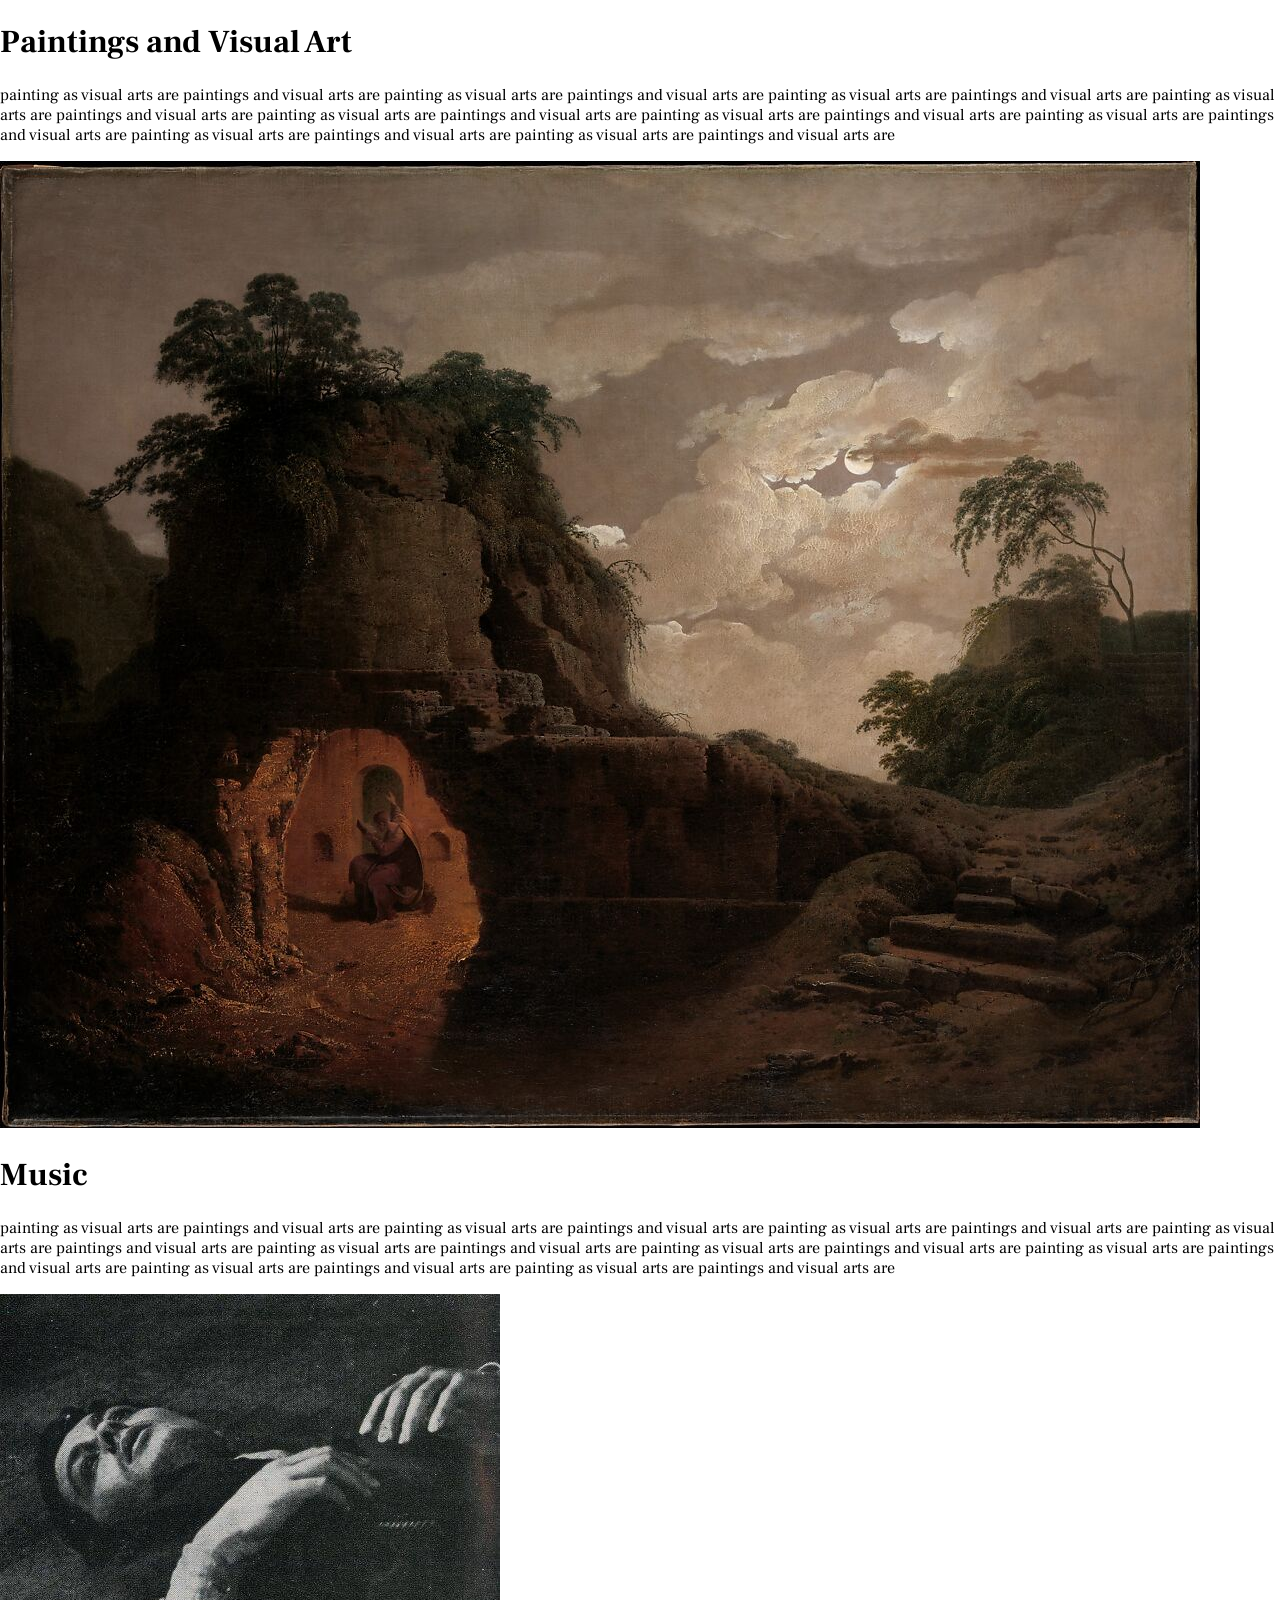
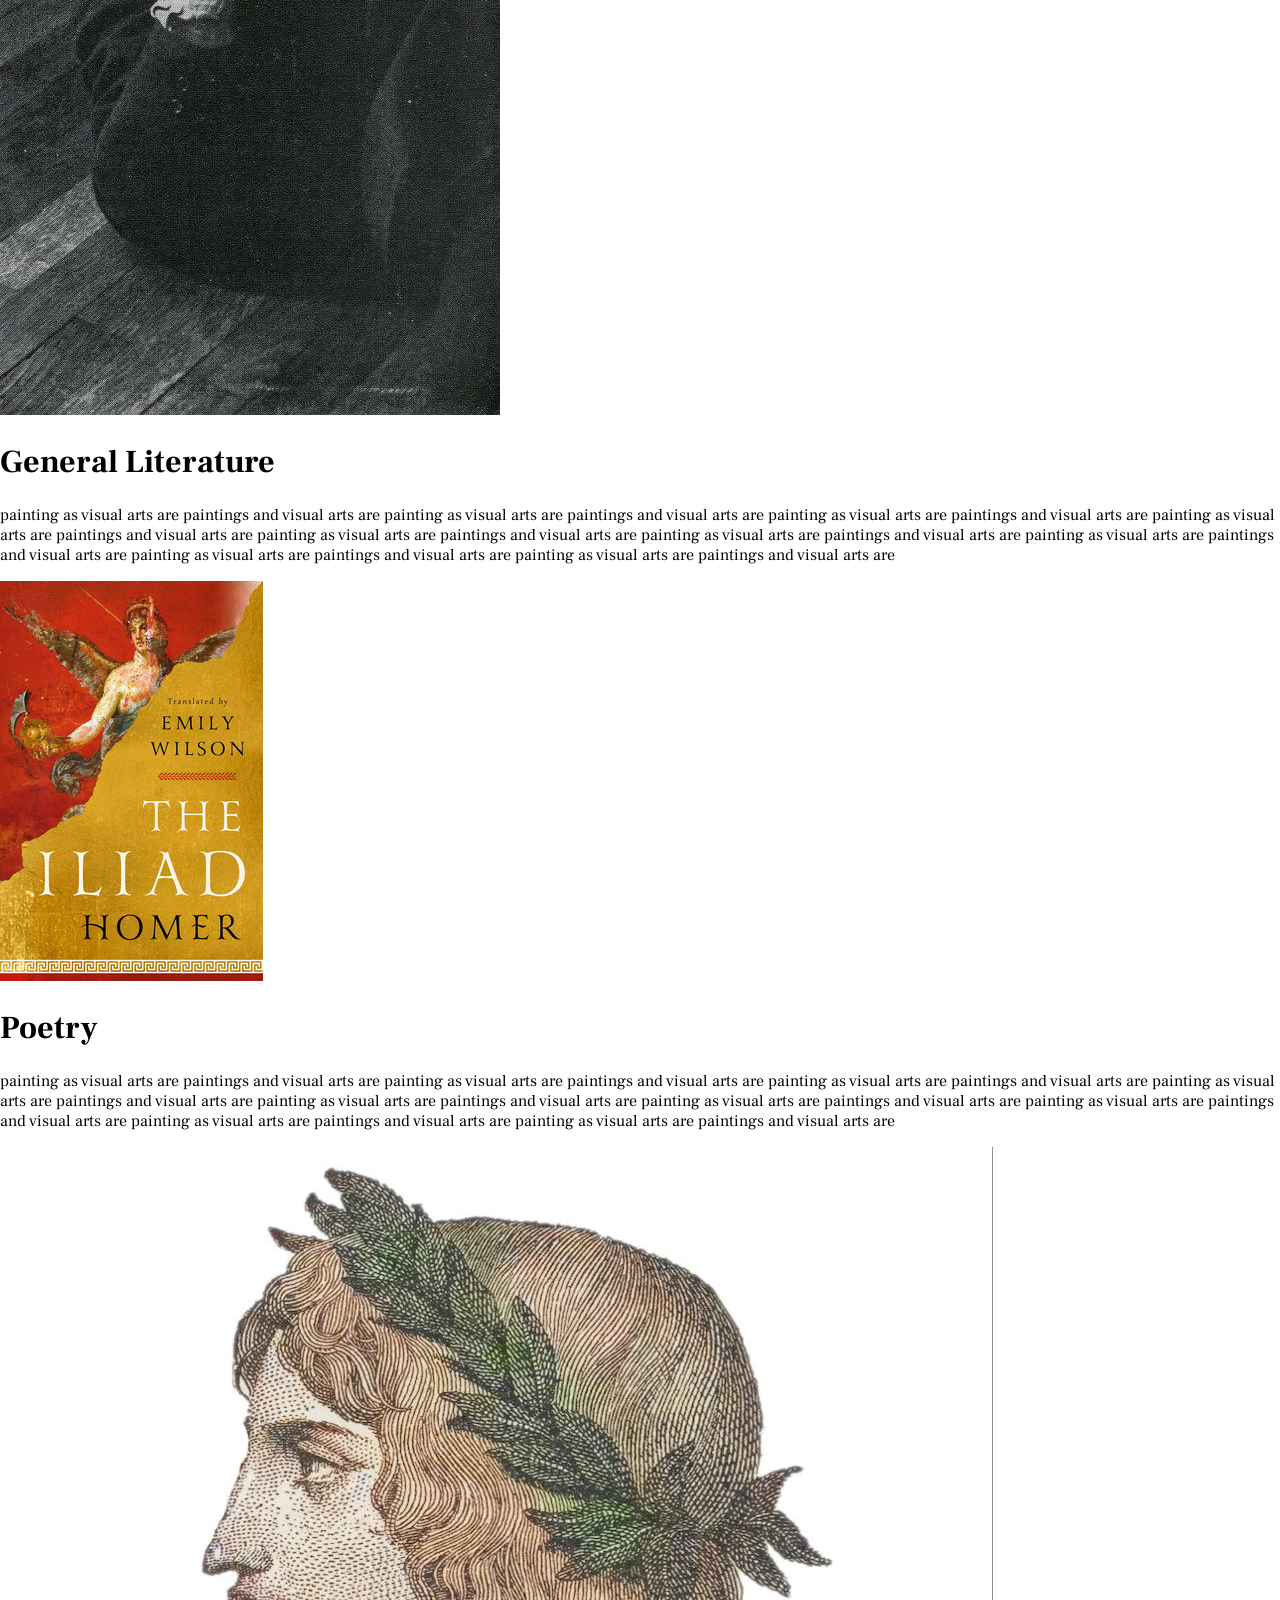
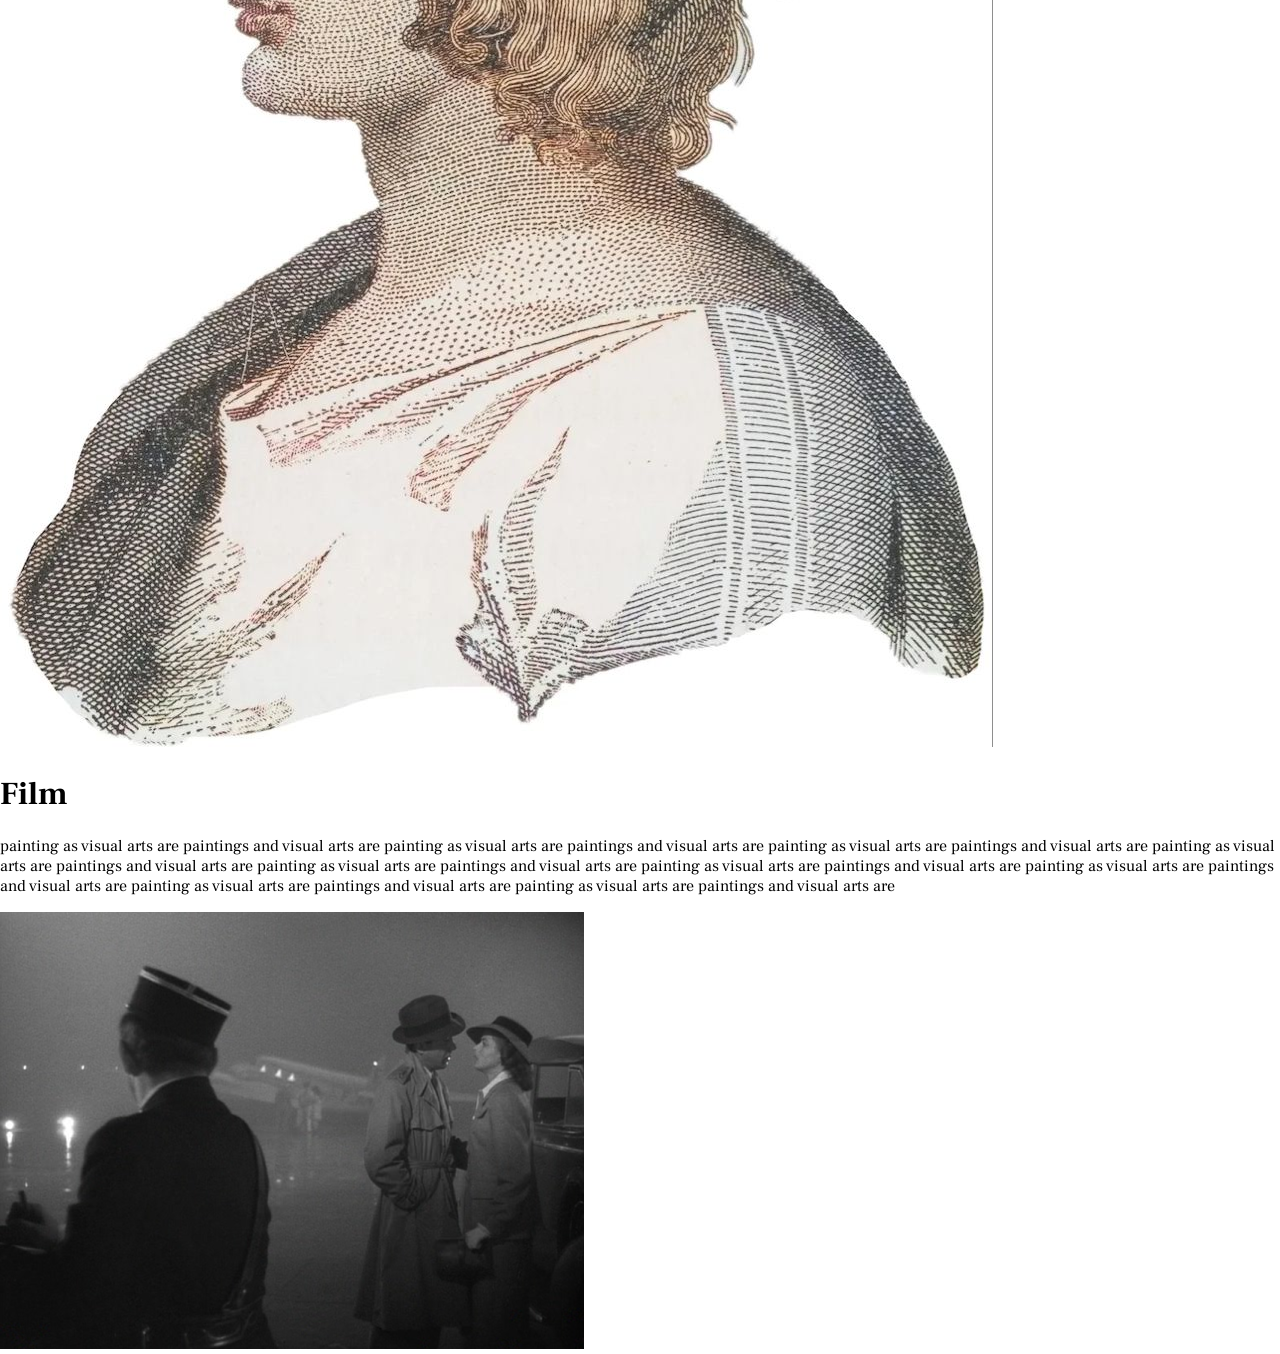
==== creative/index.html @ c5b924f0 "first commit" ====
<!DOCTYPE html>
<html lang="en">
<head>
    <meta charset="UTF-8">
    <meta name="viewport" content="width=device-width, initial-scale=1.0">
    <title>Creative</title>
    <link rel="stylesheet" href="styles.css">
</head>
<body>
    <div id="image-container">

        <div id="visual-art" class="section">
            <div class="section-text">
                <h1>Paintings and Visual Art</h1>
                <p>
                    painting as visual arts are paintings and visual arts are painting as visual arts are paintings
                    and visual arts are painting as visual arts are paintings and visual arts are
                    painting as visual arts are paintings and visual arts are painting as visual arts
                    are paintings and visual arts are painting as visual arts are paintings and visual arts
                    are painting as visual arts are paintings and visual arts are painting as visual arts are paintings
                    and visual arts are painting as visual arts are paintings and visual arts are 
                </p>
            </div>
            <img src="assets\Virgil's Tomb by Moonlight.jpg" alt="visual art">
        </div>

        <div id="music" class="section">
            <div class="section-text">
                <h1>Music</h1>
                <p>
                    painting as visual arts are paintings and visual arts are painting as visual arts are paintings
                    and visual arts are painting as visual arts are paintings and visual arts are
                    painting as visual arts are paintings and visual arts are painting as visual arts
                    are paintings and visual arts are painting as visual arts are paintings and visual arts
                    are painting as visual arts are paintings and visual arts are painting as visual arts are paintings
                    and visual arts are painting as visual arts are paintings and visual arts are 
                </p>
            </div>
            <img src="assets\Alain Delon.jpg" alt="visual art">
        </div>

        <div id="fiction" class="section">
            <div class="section-text">
                <h1>General Literature</h1>
                <p>
                    painting as visual arts are paintings and visual arts are painting as visual arts are paintings
                    and visual arts are painting as visual arts are paintings and visual arts are
                    painting as visual arts are paintings and visual arts are painting as visual arts
                    are paintings and visual arts are painting as visual arts are paintings and visual arts
                    are painting as visual arts are paintings and visual arts are painting as visual arts are paintings
                    and visual arts are painting as visual arts are paintings and visual arts are 
                </p>
            </div>
            <img src="assets\the illiad.jpg" alt="visual art">           
        </div>

        <div id="poetry" class="section">
            <div class="section-text">
                <h1>Poetry</h1>
                <p>
                    painting as visual arts are paintings and visual arts are painting as visual arts are paintings
                    and visual arts are painting as visual arts are paintings and visual arts are
                    painting as visual arts are paintings and visual arts are painting as visual arts
                    are paintings and visual arts are painting as visual arts are paintings and visual arts
                    are painting as visual arts are paintings and visual arts are painting as visual arts are paintings
                    and visual arts are painting as visual arts are paintings and visual arts are 
                </p>
            </div>
            <img src="assets/virgil mosaic.jpg" alt="visual art"> 
        </div>

        <div id="film" class="section">
            <div class="section-text">
                <h1>Film</h1>
                <p>
                    painting as visual arts are paintings and visual arts are painting as visual arts are paintings
                    and visual arts are painting as visual arts are paintings and visual arts are
                    painting as visual arts are paintings and visual arts are painting as visual arts
                    are paintings and visual arts are painting as visual arts are paintings and visual arts
                    are painting as visual arts are paintings and visual arts are painting as visual arts are paintings
                    and visual arts are painting as visual arts are paintings and visual arts are 
                </p>
            </div>
            <img src="assets\casablanca.jpg" alt="visual art"> 
        </div>

    </div>
</body>
<script src="scripts.js"></script>
</html>
---- creative/styles.css ----
@import url('https://fonts.googleapis.com/css2?family=Frank+Ruhl+Libre:wght@300;400;500;700;900&display=swap');

* {
  font-family: 'Frank Ruhl Libre', serif;
}

body {
    margin: 0;
    padding: 0;
}
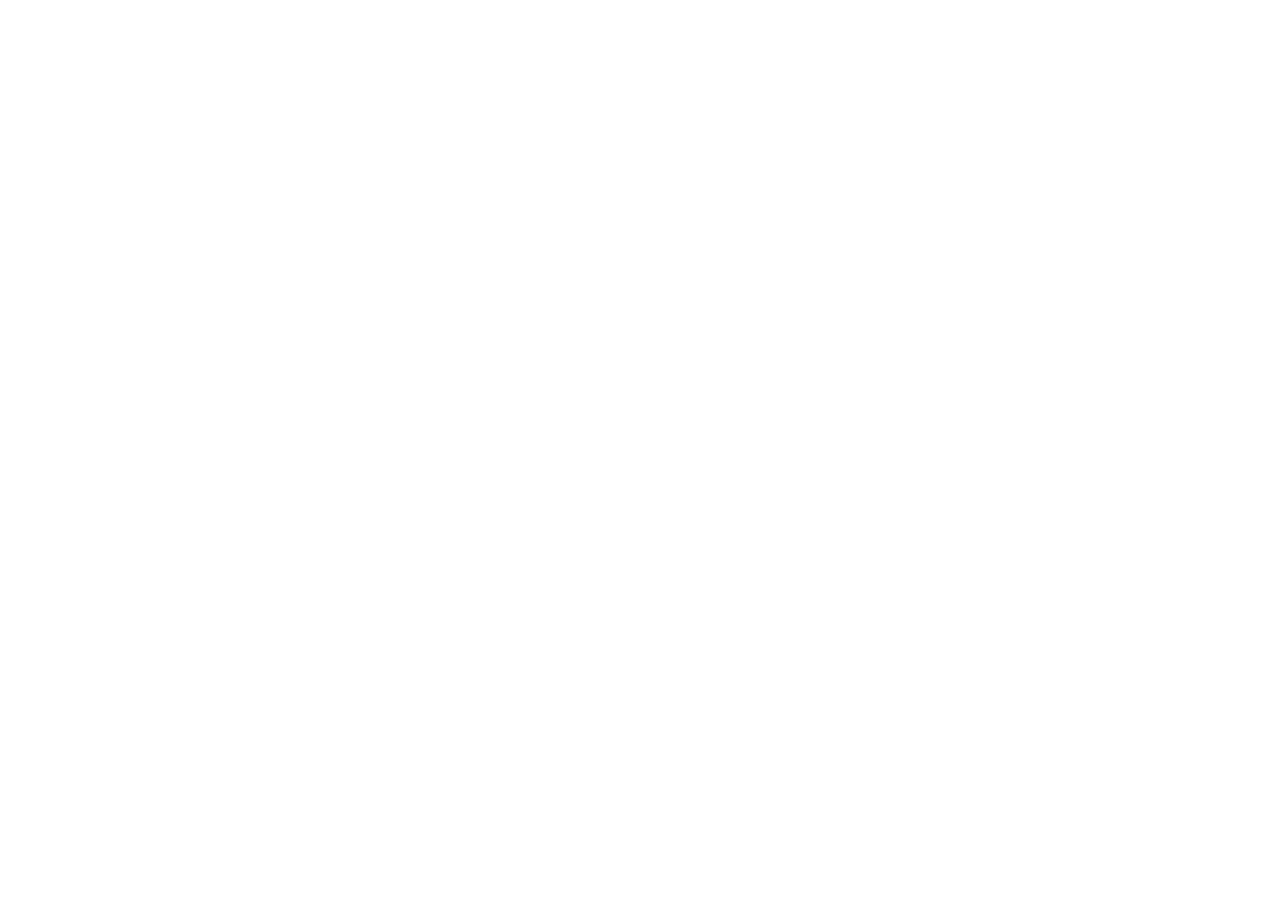
==== commit b10a0105: "." ====
--- a/creative/index.html
+++ b/creative/index.html
@@ -9,79 +9,54 @@
 <body>
     <div id="image-container">
 
-        <div id="visual-art" class="section">
+        <div id="" class="section">
             <div class="section-text">
-                <h1>Paintings and Visual Art</h1>
+                <h1></h1>
                 <p>
-                    painting as visual arts are paintings and visual arts are painting as visual arts are paintings
-                    and visual arts are painting as visual arts are paintings and visual arts are
-                    painting as visual arts are paintings and visual arts are painting as visual arts
-                    are paintings and visual arts are painting as visual arts are paintings and visual arts
-                    are painting as visual arts are paintings and visual arts are painting as visual arts are paintings
-                    and visual arts are painting as visual arts are paintings and visual arts are 
+                    
                 </p>
             </div>
-            <img src="assets\Virgil's Tomb by Moonlight.jpg" alt="visual art">
+            <img src="" alt="">
         </div>
 
-        <div id="music" class="section">
+        <div id="" class="section">
             <div class="section-text">
-                <h1>Music</h1>
+                <h1></h1>
                 <p>
-                    painting as visual arts are paintings and visual arts are painting as visual arts are paintings
-                    and visual arts are painting as visual arts are paintings and visual arts are
-                    painting as visual arts are paintings and visual arts are painting as visual arts
-                    are paintings and visual arts are painting as visual arts are paintings and visual arts
-                    are painting as visual arts are paintings and visual arts are painting as visual arts are paintings
-                    and visual arts are painting as visual arts are paintings and visual arts are 
+                    
                 </p>
             </div>
-            <img src="assets\Alain Delon.jpg" alt="visual art">
+            <img src="" alt="">
         </div>
 
-        <div id="fiction" class="section">
+        <div id="" class="section">
             <div class="section-text">
-                <h1>General Literature</h1>
+                <h1></h1>
                 <p>
-                    painting as visual arts are paintings and visual arts are painting as visual arts are paintings
-                    and visual arts are painting as visual arts are paintings and visual arts are
-                    painting as visual arts are paintings and visual arts are painting as visual arts
-                    are paintings and visual arts are painting as visual arts are paintings and visual arts
-                    are painting as visual arts are paintings and visual arts are painting as visual arts are paintings
-                    and visual arts are painting as visual arts are paintings and visual arts are 
+                    
                 </p>
             </div>
-            <img src="assets\the illiad.jpg" alt="visual art">           
+            <img src="" alt="">           
         </div>
 
-        <div id="poetry" class="section">
+        <div id="" class="section">
             <div class="section-text">
-                <h1>Poetry</h1>
+                <h1></h1>
                 <p>
-                    painting as visual arts are paintings and visual arts are painting as visual arts are paintings
-                    and visual arts are painting as visual arts are paintings and visual arts are
-                    painting as visual arts are paintings and visual arts are painting as visual arts
-                    are paintings and visual arts are painting as visual arts are paintings and visual arts
-                    are painting as visual arts are paintings and visual arts are painting as visual arts are paintings
-                    and visual arts are painting as visual arts are paintings and visual arts are 
+                    
                 </p>
             </div>
-            <img src="assets/virgil mosaic.jpg" alt="visual art"> 
+            <img src="" alt=""> 
         </div>
 
-        <div id="film" class="section">
+        <div id="" class="section">
             <div class="section-text">
-                <h1>Film</h1>
+                <h1></h1>
                 <p>
-                    painting as visual arts are paintings and visual arts are painting as visual arts are paintings
-                    and visual arts are painting as visual arts are paintings and visual arts are
-                    painting as visual arts are paintings and visual arts are painting as visual arts
-                    are paintings and visual arts are painting as visual arts are paintings and visual arts
-                    are painting as visual arts are paintings and visual arts are painting as visual arts are paintings
-                    and visual arts are painting as visual arts are paintings and visual arts are 
+                    
                 </p>
             </div>
-            <img src="assets\casablanca.jpg" alt="visual art"> 
+            <img src="" alt=""> 
         </div>
 
     </div>
